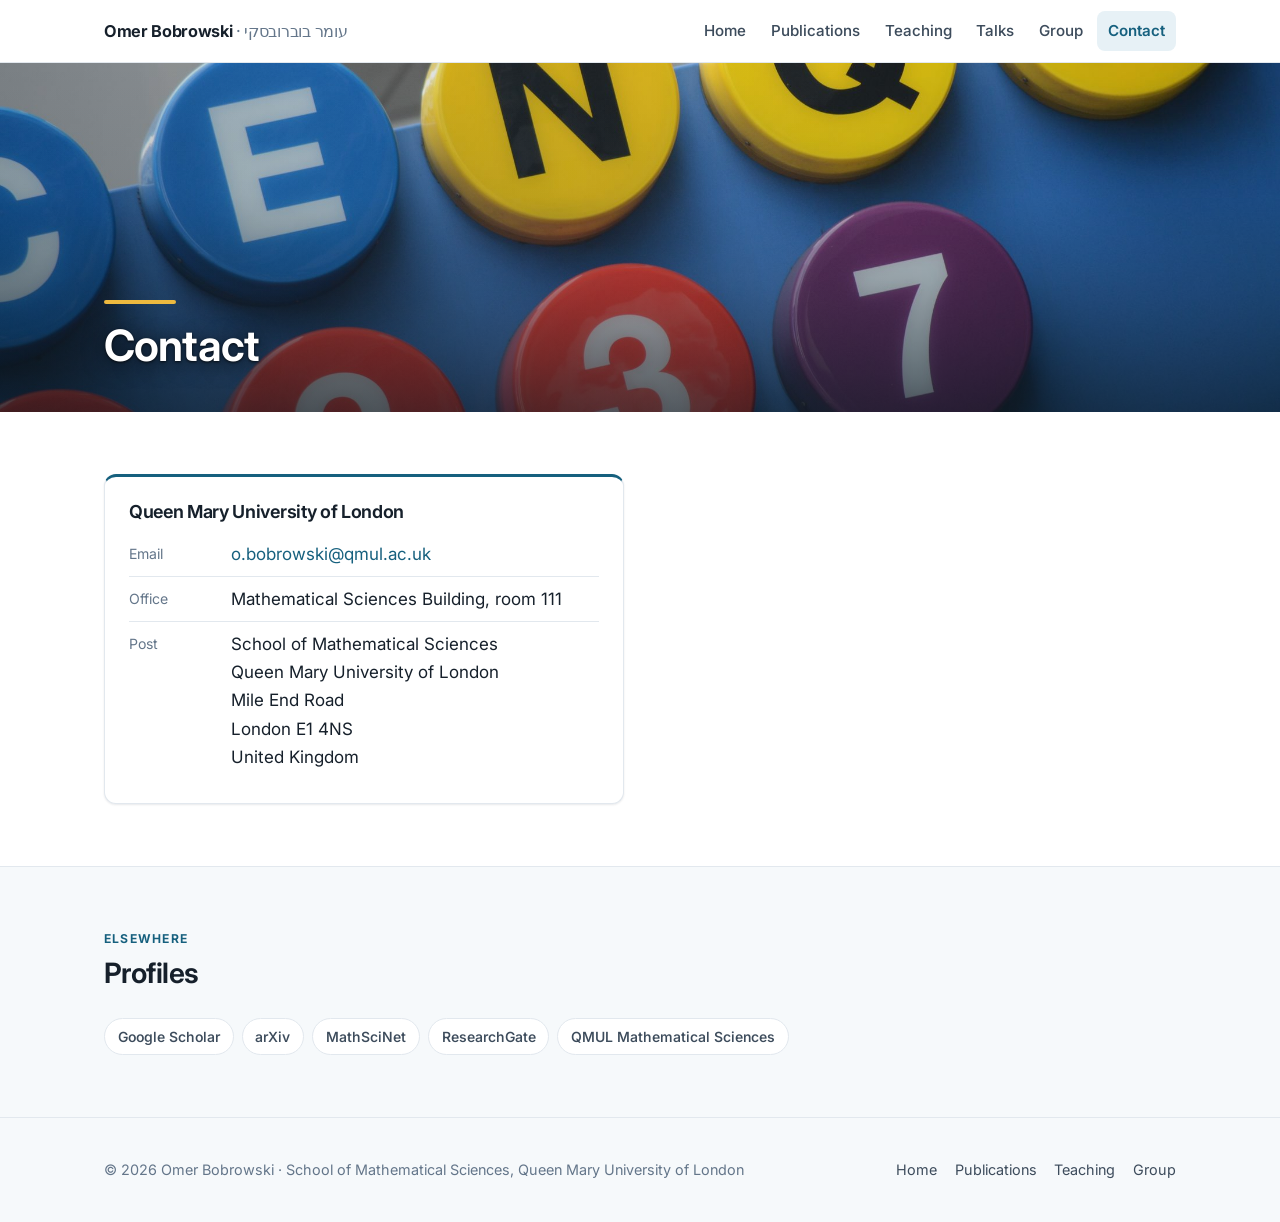
==== contact.html @ 308177de "Personal website" ====
<!DOCTYPE html>
<html lang="en">
<head>
<meta charset="utf-8">
<meta name="viewport" content="width=device-width, initial-scale=1">
<title>Contact · Omer Bobrowski</title>
<meta name="description" content="Contact details for Omer Bobrowski at the School of Mathematical Sciences, Queen Mary University of London.">
<link rel="icon" href="images/favicon.svg" type="image/svg+xml">
<link rel="preconnect" href="https://fonts.googleapis.com">
<link rel="preconnect" href="https://fonts.gstatic.com" crossorigin>
<link href="https://fonts.googleapis.com/css2?family=Inter:wght@400;450;500;550;600;650;700&display=swap" rel="stylesheet">
<link rel="stylesheet" href="css/style.css">
</head>
<body>
<a class="skip-link" href="#main">Skip to content</a>

<header class="site-header">
  <div class="wrap">
    <a class="brand" href="index.html">Omer Bobrowski <span>· <bdi>עומר בוברובסקי</bdi></span></a>
    <button class="nav-toggle" aria-expanded="false" aria-controls="nav" aria-label="Menu">☰</button>
    <nav class="nav" id="nav">
      <a href="index.html">Home</a>
      <a href="publications.html">Publications</a>
      <a href="teaching.html">Teaching</a>
      <a href="talks.html">Talks</a>
      <a href="group.html">Group</a>
      <a href="contact.html" aria-current="page">Contact</a>
    </nav>
  </div>
</header>

<div class="banner-base pagebanner" style="background-image:url('images/banner-contact.jpg')">
  <div class="wrap">
    <div class="banner-rule"></div>
    <h1>Contact</h1>
  </div>
</div>

<main id="main">
  <section>
    <div class="wrap">
      <div class="contact-grid">
        <article class="card card-accent">
          <h3>Queen Mary University of London</h3>
          <dl class="dl">
            <div><dt>Email</dt><dd><a href="mailto:o.bobrowski@qmul.ac.uk">o.bobrowski@qmul.ac.uk</a></dd></div>
            <div><dt>Office</dt><dd>Mathematical Sciences Building, room 111</dd></div>
            <div><dt>Post</dt><dd>School of Mathematical Sciences<br>Queen Mary University of London<br>Mile End Road<br>London E1 4NS<br>United Kingdom</dd></div>
          </dl>
        </article>

      </div>
    </div>
  </section>

  <section class="tint">
    <div class="wrap">
      <div class="section-head">
        <span class="eyebrow">Elsewhere</span>
        <h2>Profiles</h2>
      </div>
      <ul class="chips">
        <li><a class="chip" href="https://scholar.google.com/citations?user=RbVVVnQAAAAJ&amp;hl=en">Google Scholar</a></li>
        <li><a class="chip" href="https://arxiv.org/a/bobrowski_o_1">arXiv</a></li>
        <li><a class="chip" href="https://mathscinet.ams.org/mathscinet/MRAuthorID/869190">MathSciNet</a></li>
        <li><a class="chip" href="https://www.researchgate.net/profile/Omer_Bobrowski">ResearchGate</a></li>
        <li><a class="chip" href="https://www.qmul.ac.uk/maths/">QMUL Mathematical Sciences</a></li>
      </ul>
    </div>
  </section>
</main>

<footer class="site-footer">
  <div class="wrap">
    <div>© <span id="year">2026</span> Omer Bobrowski · School of Mathematical Sciences, Queen Mary University of London</div>
    <nav class="footer-links">
      <a href="index.html">Home</a>
      <a href="publications.html">Publications</a>
      <a href="teaching.html">Teaching</a>
      <a href="group.html">Group</a>
    </nav>
  </div>
</footer>

<script src="js/main.js"></script>
<script>document.getElementById('year').textContent = new Date().getFullYear();</script>
</body>
</html>
---- css/style.css ----
/* ==========================================================================
   Omer Bobrowski — personal site
   A small, dependency-free stylesheet. Edit the tokens in :root to restyle.
   ========================================================================== */

:root {
  /* colour */
  --bg:            #ffffff;
  --surface:       #f6f9fb;
  --surface-2:     #eef3f7;
  --ink:           #16202b;
  --ink-soft:      #3d4c5c;
  --muted:         #64768a;
  --line:          #e2e8ee;
  --accent:        #16607e;
  --accent-hover:  #0f4a63;
  --accent-soft:   #e7f1f6;
  --gold:          #a8762a;
  --gold-bright:   #edb93f;   /* the rule over banner photographs */
  --shadow-sm:     0 1px 2px rgba(16, 32, 43, .06), 0 1px 3px rgba(16, 32, 43, .04);
  --shadow-md:     0 2px 4px rgba(16, 32, 43, .05), 0 8px 24px rgba(16, 32, 43, .07);

  /* type */
  --font: "Inter", -apple-system, BlinkMacSystemFont, "Segoe UI", Roboto,
          "Helvetica Neue", Arial, sans-serif;
  --font-mono: ui-monospace, SFMono-Regular, "SF Mono", Menlo, Consolas, monospace;

  /* layout */
  --max:     1120px;
  --max-txt: 760px;
  --radius:  12px;
  --radius-sm: 8px;

  color-scheme: light;
}

/* This site is light-only by design: no dark-mode palette, and the page never
   follows the visitor's system theme. Every colour comes from the tokens above. */

/* --------------------------------------------------------------- reset ---- */

*, *::before, *::after { box-sizing: border-box; }

html { -webkit-text-size-adjust: 100%; scroll-behavior: smooth; }

body {
  margin: 0;
  font-family: var(--font);
  font-size: 17px;
  line-height: 1.65;
  color: var(--ink);
  background: var(--bg);
  -webkit-font-smoothing: antialiased;
  text-rendering: optimizeLegibility;
}

img { max-width: 100%; display: block; }

a { color: var(--accent); text-decoration: none; }
a:hover { color: var(--accent-hover); text-decoration: underline; }

h1, h2, h3, h4 {
  line-height: 1.2;
  letter-spacing: -0.018em;
  margin: 0 0 .5em;
  font-weight: 650;
  color: var(--ink);
}
h1 { font-size: clamp(2rem, 1.4rem + 2.4vw, 3rem); }
h2 { font-size: clamp(1.4rem, 1.2rem + .8vw, 1.75rem); }
h3 { font-size: 1.12rem; font-weight: 640; }
p  { margin: 0 0 1.1em; }

ul { padding-left: 1.15em; }

:focus-visible {
  outline: 2.5px solid var(--accent);
  outline-offset: 3px;
  border-radius: 3px;
}

.skip-link {
  position: absolute; left: -999px; top: 0; z-index: 200;
  background: var(--accent); color: #fff; padding: .6rem 1rem;
  border-radius: 0 0 var(--radius-sm) 0;
}
.skip-link:focus { left: 0; }

/* -------------------------------------------------------------- layout ---- */

.wrap { max-width: var(--max); margin-inline: auto; padding-inline: 24px; }
/* Keeps prose to a comfortable measure while staying flush with the grid. */
.wrap-narrow > * { max-width: var(--max-txt); }

section { padding-block: clamp(2.5rem, 1.5rem + 3vw, 4.25rem); }
section + section { border-top: 1px solid var(--line); }
section.tint { background: var(--surface); }

.section-head { margin-bottom: 1.75rem; }
.section-head p { color: var(--muted); margin: 0; max-width: 62ch; }
.eyebrow {
  display: block;
  font-size: .76rem; font-weight: 680; letter-spacing: .1em;
  text-transform: uppercase; color: var(--accent);
  margin-bottom: .45rem;
}

.lead { font-size: 1.1rem; color: var(--ink-soft); }
.muted { color: var(--muted); }
.small { font-size: .9rem; }

/* -------------------------------------------------------------- header ---- */

.site-header {
  position: sticky; top: env(safe-area-inset-top, 0px); z-index: 100;
  background: color-mix(in srgb, var(--bg) 88%, transparent);
  backdrop-filter: saturate(180%) blur(12px);
  -webkit-backdrop-filter: saturate(180%) blur(12px);
  border-bottom: 1px solid var(--line);
}
.site-header .wrap {
  display: flex; align-items: center; justify-content: space-between;
  gap: 1rem; min-height: 62px;
}
.brand {
  font-weight: 680; font-size: 1.02rem; letter-spacing: -0.02em;
  color: var(--ink); white-space: nowrap;
}
.brand:hover { color: var(--accent); text-decoration: none; }
.brand span { color: var(--muted); font-weight: 450; }
.brand bdi { font-family: "Segoe UI", "Arial Hebrew", Arial, sans-serif; }
.brand { min-width: 0; overflow: hidden; text-overflow: ellipsis; }

.nav { display: flex; gap: .15rem; align-items: center; }
.nav a {
  color: var(--ink-soft);
  font-size: .945rem; font-weight: 520;
  padding: .45rem .7rem; border-radius: var(--radius-sm);
  white-space: nowrap;
}
.nav a:hover { background: var(--surface-2); color: var(--ink); text-decoration: none; }
.nav a[aria-current="page"] { color: var(--accent); background: var(--accent-soft); font-weight: 600; }

.nav-toggle {
  display: none;
  background: none; border: 1px solid var(--line); color: var(--ink);
  border-radius: var(--radius-sm); padding: .4rem .6rem;
  font-size: 1rem; cursor: pointer; line-height: 1;
}

@media (max-width: 800px) {
  /* The subtitle is the first thing to go when the header gets tight. */
  .brand span { display: none; }
  .nav-toggle { display: block; }
  .nav {
    display: none;
    position: absolute; left: 0; right: 0; top: 100%;
    flex-direction: column; align-items: stretch; gap: 0;
    background: var(--bg);
    border-bottom: 1px solid var(--line);
    padding: .5rem 24px 1rem;
    box-shadow: var(--shadow-md);
  }
  .nav.open { display: flex; }
  .nav a { padding: .7rem .6rem; }
}

/* ------------------------------------------------- banners and the hero ----
   Every page opens on a photograph, set inline on the banner element so that
   swapping a photo is a one-line change in that page's HTML:

     <div class="banner-base pagebanner"
          style="background-image:url('images/banner-group.jpg')">

   The path is written inline rather than through a CSS custom property on
   purpose: a url() inside a custom property resolves relative to the
   stylesheet (css/), not the page, which silently breaks the image.

   A scrim sits over the photograph so white type stays legible no matter how
   busy the picture is, and a gold rule carries across from the old site.
   -------------------------------------------------------------------------- */

.banner-base {
  position: relative;
  background-color: #16242f;
  background-size: cover;
  background-position: center;
  background-repeat: no-repeat;
  color: #fff;
}
.banner-base > .wrap { position: relative; z-index: 1; }

/* --- inner pages ---------------------------------------------------------- */

.pagebanner {
  display: flex; flex-direction: column; justify-content: flex-end;
  min-height: clamp(210px, 9rem + 16vw, 380px);
}
.pagebanner > .wrap { width: 100%; }
.pagebanner::after {
  content: ""; position: absolute; inset: 0;
  /* Deliberately light: the photograph is the point. The scrim only builds
     in the bottom band where the type sits, and the type carries its own
     shadow so it stays readable without drowning the picture. */
  background:
    linear-gradient(to bottom,
              rgba(10, 22, 30, 0) 0%,
              rgba(10, 22, 30, .06) 38%,
              rgba(10, 22, 30, .30) 68%,
              rgba(10, 22, 30, .62) 100%),
    linear-gradient(to right,
              rgba(10, 22, 30, .22) 0%,
              rgba(10, 22, 30, .10) 40%,
              rgba(10, 22, 30, 0) 70%);
}
.pagebanner .wrap { padding-block: clamp(1.5rem, 1rem + 2vw, 2.5rem); }
.pagebanner h1, .pagebanner .banner-title {
  color: #fff; margin: 0;
  font-weight: 650; line-height: 1.2;
  font-size: clamp(1.9rem, 1.5rem + 1.8vw, 2.7rem);
  letter-spacing: -0.02em;
  text-shadow: 0 1px 3px rgba(0, 0, 0, .75), 0 3px 22px rgba(0, 0, 0, .7);
}
.pagebanner p {
  margin: .6rem 0 0; max-width: 60ch;
  color: rgba(255, 255, 255, .95); font-size: .98rem;
  text-shadow: 0 1px 3px rgba(0, 0, 0, .85), 0 2px 14px rgba(0, 0, 0, .8);
}
.banner-rule {
  width: 72px; height: 4px; border-radius: 2px;
  background: var(--gold-bright);
  margin-bottom: 1rem;
}

/* --- home: the banner behaves exactly like every other page's, and the
       introduction sits below it on white, the way the previous site did -- */

.intro-section { padding-block: clamp(2.25rem, 1.5rem + 3vw, 3.5rem); }
.intro {
  display: grid; grid-template-columns: auto minmax(0, 1fr);
  gap: clamp(1.5rem, 1rem + 3vw, 3rem); align-items: start;
}
.intro h1 { margin-bottom: .25rem; }
.intro-title {
  color: var(--accent); font-weight: 620;
  font-size: clamp(1.05rem, 1rem + .35vw, 1.2rem);
  margin-bottom: 1rem;
}
.intro p { color: var(--ink-soft); max-width: 62ch; }
/* On white the rule takes the page's accent rather than the banner gold: the
   gold belongs over photographs, and beside teal links it read as a stray. */
.intro .banner-rule { background: var(--accent); margin-bottom: 1.15rem; }
.intro .chips { margin-top: 1.25rem; }

.portrait {
  width: clamp(128px, 14vw, 190px); aspect-ratio: 1;
  border-radius: 50%; object-fit: cover;
  border: 4px solid var(--bg);
  box-shadow: 0 0 0 1px var(--line), 0 10px 30px rgba(16, 32, 43, .13);
}

@media (max-width: 640px) {
  .intro { grid-template-columns: 1fr; }
  .portrait { width: 124px; }
}

/* --------------------------------------------------------------- chips ---- */

.chips { display: flex; flex-wrap: wrap; gap: .5rem; padding: 0; margin: 0; list-style: none; }
.chip {
  display: inline-flex; align-items: center; gap: .4rem;
  font-size: .875rem; font-weight: 550;
  padding: .36rem .8rem; border-radius: 999px;
  border: 1px solid var(--line); background: var(--bg); color: var(--ink-soft);
  transition: border-color .15s, color .15s, background .15s;
}
a.chip:hover { border-color: var(--accent); color: var(--accent); background: var(--accent-soft); text-decoration: none; }

.hero .chip {
  border-color: rgba(255, 255, 255, .42); background: rgba(9, 21, 29, .42);
  color: #eaf3f8; backdrop-filter: blur(6px);
}
.hero a.chip:hover { background: rgba(255, 255, 255, .17); border-color: rgba(255, 255, 255, .55); color: #fff; }

/* --------------------------------------------------------------- cards ---- */

.grid { display: grid; gap: 1.25rem; }
.grid-3 { grid-template-columns: repeat(auto-fit, minmax(258px, 1fr)); }
.grid-2 { grid-template-columns: repeat(auto-fit, minmax(300px, 1fr)); }

.card {
  background: var(--bg);
  border: 1px solid var(--line);
  border-radius: var(--radius);
  padding: 1.5rem;
  box-shadow: var(--shadow-sm);
}
section.tint .card { background: var(--bg); }
.card h3 { margin-bottom: .6rem; }
.card p:last-child, .card ul:last-child { margin-bottom: 0; }
.card ul { margin: 0; color: var(--ink-soft); }
.card li { margin-bottom: .35rem; }

.card-accent { border-top: 3px solid var(--accent); }

.card-num {
  display: inline-flex; align-items: center; justify-content: center;
  width: 2rem; height: 2rem; border-radius: var(--radius-sm);
  background: var(--accent-soft); color: var(--accent);
  font-weight: 680; font-size: .9rem; font-variant-numeric: tabular-nums;
  margin-bottom: .85rem;
}

/* -------------------------------------------------------- publications ---- */

.filters {
  display: flex; flex-wrap: wrap; gap: .75rem; align-items: center;
  padding: 1rem 1.15rem; margin-bottom: 1.75rem;
  background: var(--surface); border: 1px solid var(--line);
  border-radius: var(--radius);
  position: sticky; top: calc(62px + env(safe-area-inset-top, 0px)); z-index: 20;
  backdrop-filter: blur(8px);
}
.filters input[type="search"], .filters select {
  font: inherit; font-size: .94rem;
  padding: .5rem .75rem;
  border: 1px solid var(--line); border-radius: var(--radius-sm);
  background: var(--bg); color: var(--ink);
  min-width: 0;
}
.filters input[type="search"] { flex: 1 1 240px; }
.filters select { flex: 0 0 auto; }
.filters input::placeholder { color: var(--muted); }
#pub-count { color: var(--muted); font-size: .9rem; margin-left: auto; white-space: nowrap; }

.pub-group { margin-bottom: 2.5rem; }
.pub-group > h2 {
  font-size: .82rem; font-weight: 700; letter-spacing: .1em;
  text-transform: uppercase; color: var(--muted);
  padding-bottom: .6rem; border-bottom: 1px solid var(--line);
  margin-bottom: .5rem;
}

.pub {
  display: grid; grid-template-columns: 2.6rem minmax(0, 1fr);
  gap: .25rem 1rem;
  padding: 1.15rem .75rem 1.15rem .5rem;
  border-bottom: 1px solid var(--line);
  border-radius: var(--radius-sm);
  transition: background .15s;
}
.pub:hover { background: var(--surface); }
.pub-id {
  font-variant-numeric: tabular-nums;
  font-size: .85rem; font-weight: 640; color: var(--muted);
  padding-top: .2rem;
}
.pub-title { font-weight: 620; font-size: 1.02rem; line-height: 1.4; margin-bottom: .2rem; color: var(--ink); }
.pub-authors { color: var(--ink-soft); font-size: .95rem; margin-bottom: .1rem; }
.pub-authors .me { font-weight: 660; color: var(--ink); }
.pub-venue { color: var(--muted); font-size: .93rem; font-style: italic; }
.pub-venue .year { font-style: normal; font-variant-numeric: tabular-nums; }
.pub-links { display: flex; flex-wrap: wrap; gap: .4rem; margin-top: .6rem; }
.pub-links a {
  font-size: .8rem; font-weight: 600;
  padding: .2rem .6rem; border-radius: 999px;
  border: 1px solid var(--line); color: var(--ink-soft); background: var(--bg);
}
.pub-links a:hover { border-color: var(--accent); color: var(--accent); background: var(--accent-soft); text-decoration: none; }
.pub[hidden] { display: none; }

@media (max-width: 560px) {
  .pub { grid-template-columns: 1fr; gap: 0; }
  .pub-id { padding-top: 0; margin-bottom: .2rem; }
}

/* ------------------------------------------------------------ teaching ---- */

.term { margin-bottom: 2.25rem; }
.term > h2 {
  font-size: .82rem; font-weight: 700; letter-spacing: .1em;
  text-transform: uppercase; color: var(--muted);
  padding-bottom: .6rem; border-bottom: 1px solid var(--line); margin-bottom: .25rem;
}
.course {
  display: flex; flex-wrap: wrap; align-items: baseline; gap: .3rem .85rem;
  padding: .95rem .5rem; border-bottom: 1px solid var(--line);
}
.course:hover { background: var(--surface); border-radius: var(--radius-sm); }
.course-code {
  font-family: var(--font-mono); font-size: .84rem;
  color: var(--muted); flex: 0 0 auto;
  background: var(--surface-2); padding: .12rem .5rem; border-radius: 4px;
}
.course-name { font-weight: 600; flex: 1 1 260px; }
.course-where { color: var(--muted); font-size: .9rem; }

/* --------------------------------------------------------------- group ---- */

.people { display: grid; gap: .9rem; grid-template-columns: repeat(auto-fill, minmax(268px, 1fr)); }
.person {
  display: flex; align-items: baseline; gap: .7rem;
  padding: .85rem 1rem;
  border: 1px solid var(--line); border-radius: var(--radius-sm);
  background: var(--bg);
}
.person .dot {
  flex: 0 0 auto; width: 7px; height: 7px; border-radius: 50%;
  background: var(--accent); transform: translateY(-2px);
}
.person.past .dot { background: var(--muted); opacity: .55; }
.person b { font-weight: 620; }
/* A linked name stays in body ink and picks up the accent on hover, so the
   list reads as a list of people rather than a wall of links. */
.person a {
  color: var(--ink); text-decoration: underline;
  text-decoration-color: var(--line); text-underline-offset: 3px;
  text-decoration-thickness: 1.5px;
}
.person a:hover { color: var(--accent); text-decoration-color: currentColor; }
.person .where { display: block; color: var(--muted); font-size: .875rem; font-weight: 450; }

/* --------------------------------------------------------------- talks ---- */

.talk {
  display: grid; grid-template-columns: 8.5rem minmax(0, 1fr); gap: .2rem 1.25rem;
  padding: 1.15rem .5rem; border-bottom: 1px solid var(--line);
}
.talk:hover { background: var(--surface); border-radius: var(--radius-sm); }
.talk-date { color: var(--muted); font-size: .9rem; font-variant-numeric: tabular-nums; padding-top: .15rem; }
.talk-title { font-weight: 620; margin-bottom: .15rem; }
.talk-event { color: var(--muted); font-size: .93rem; }
@media (max-width: 560px) { .talk { grid-template-columns: 1fr; } }

/* ------------------------------------------------------------- contact ---- */

/* Columns are capped rather than fluid, so a single card stays a sensible
   width instead of stretching the address across the whole page. */
.contact-grid {
  display: grid; gap: 1.25rem; justify-content: start;
  grid-template-columns: repeat(auto-fit, minmax(300px, 520px));
}
.dl { margin: 0; }
.dl div { display: flex; gap: .85rem; padding: .5rem 0; border-bottom: 1px solid var(--line); }
.dl div:last-child { border-bottom: 0; }
.dl dt { flex: 0 0 5.5rem; color: var(--muted); font-size: .88rem; padding-top: .1rem; }
.dl dd { margin: 0; flex: 1 1 auto; }

/* -------------------------------------------------------------- footer ---- */

.site-footer {
  border-top: 1px solid var(--line);
  background: var(--surface);
  padding-block: 2.5rem;
  color: var(--muted); font-size: .9rem;
}
.site-footer .wrap { display: flex; flex-wrap: wrap; gap: 1rem 2rem; justify-content: space-between; align-items: center; }
.site-footer a { color: var(--ink-soft); }
.footer-links { display: flex; flex-wrap: wrap; gap: 1.1rem; }

/* ------------------------------------------------------------- utility ---- */

.stack > * + * { margin-top: 1rem; }
.mt-0 { margin-top: 0; }
.mb-0 { margin-bottom: 0; }
.center { text-align: center; }

@media print {
  .site-header, .site-footer, .filters, .pagebanner::after { display: none; }
  body { font-size: 11pt; color: #000; background: #fff; }
  .pub { break-inside: avoid; }
}
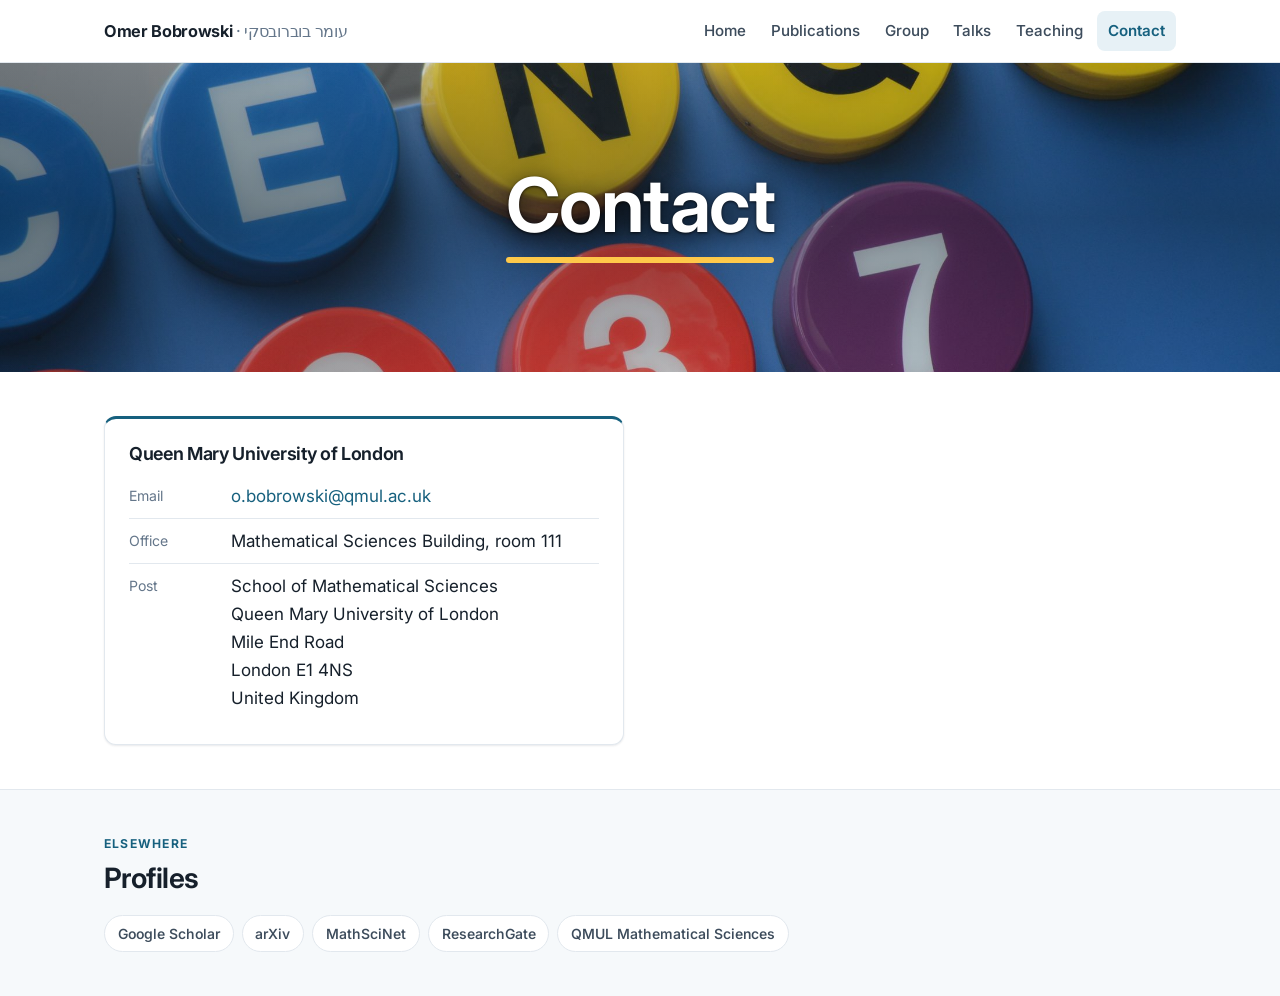
==== commit 1ca4e518: "Update links, grants, logos, banner and navigation - Fix the arXiv author link (the identifier page " ====
--- a/contact.html
+++ b/contact.html
@@ -21,9 +21,9 @@
     <nav class="nav" id="nav">
       <a href="index.html">Home</a>
       <a href="publications.html">Publications</a>
+      <a href="group.html">Group</a>
+      <a href="talks.html">Talks</a>
       <a href="teaching.html">Teaching</a>
-      <a href="talks.html">Talks</a>
-      <a href="group.html">Group</a>
       <a href="contact.html" aria-current="page">Contact</a>
     </nav>
   </div>
@@ -31,7 +31,6 @@
 
 <div class="banner-base pagebanner" style="background-image:url('images/banner-contact.jpg')">
   <div class="wrap">
-    <div class="banner-rule"></div>
     <h1>Contact</h1>
   </div>
 </div>
@@ -61,7 +60,7 @@
       </div>
       <ul class="chips">
         <li><a class="chip" href="https://scholar.google.com/citations?user=RbVVVnQAAAAJ&amp;hl=en">Google Scholar</a></li>
-        <li><a class="chip" href="https://arxiv.org/a/bobrowski_o_1">arXiv</a></li>
+        <li><a class="chip" href="https://arxiv.org/search/?searchtype=author&amp;query=Bobrowski%2C+O">arXiv</a></li>
         <li><a class="chip" href="https://mathscinet.ams.org/mathscinet/MRAuthorID/869190">MathSciNet</a></li>
         <li><a class="chip" href="https://www.researchgate.net/profile/Omer_Bobrowski">ResearchGate</a></li>
         <li><a class="chip" href="https://www.qmul.ac.uk/maths/">QMUL Mathematical Sciences</a></li>
@@ -70,19 +69,7 @@
   </section>
 </main>
 
-<footer class="site-footer">
-  <div class="wrap">
-    <div>© <span id="year">2026</span> Omer Bobrowski · School of Mathematical Sciences, Queen Mary University of London</div>
-    <nav class="footer-links">
-      <a href="index.html">Home</a>
-      <a href="publications.html">Publications</a>
-      <a href="teaching.html">Teaching</a>
-      <a href="group.html">Group</a>
-    </nav>
-  </div>
-</footer>
 
 <script src="js/main.js"></script>
-<script>document.getElementById('year').textContent = new Date().getFullYear();</script>
 </body>
 </html>
--- a/css/style.css
+++ b/css/style.css
@@ -16,7 +16,7 @@
   --accent-hover:  #0f4a63;
   --accent-soft:   #e7f1f6;
   --gold:          #a8762a;
-  --gold-bright:   #edb93f;   /* the rule over banner photographs */
+  --gold-bright:   #ffc94a;   /* the rule over banner photographs */
   --shadow-sm:     0 1px 2px rgba(16, 32, 43, .06), 0 1px 3px rgba(16, 32, 43, .04);
   --shadow-md:     0 2px 4px rgba(16, 32, 43, .05), 0 8px 24px rgba(16, 32, 43, .07);
 
@@ -92,11 +92,11 @@
 /* Keeps prose to a comfortable measure while staying flush with the grid. */
 .wrap-narrow > * { max-width: var(--max-txt); }
 
-section { padding-block: clamp(2.5rem, 1.5rem + 3vw, 4.25rem); }
+section { padding-block: clamp(1.75rem, 1.15rem + 2vw, 2.75rem); }
 section + section { border-top: 1px solid var(--line); }
 section.tint { background: var(--surface); }
 
-.section-head { margin-bottom: 1.75rem; }
+.section-head { margin-bottom: 1.25rem; }
 .section-head p { color: var(--muted); margin: 0; max-width: 62ch; }
 .eyebrow {
   display: block;
@@ -193,10 +193,27 @@
 /* --- inner pages ---------------------------------------------------------- */
 
 .pagebanner {
-  display: flex; flex-direction: column; justify-content: flex-end;
-  min-height: clamp(210px, 9rem + 16vw, 380px);
+  display: flex; flex-direction: column; justify-content: center;
+  min-height: clamp(200px, 8.65rem + 13.3vw, 332px);
 }
 .pagebanner > .wrap { width: 100%; }
+
+/* With scripting on, the banner is pinned under the header and shrinks as
+   the page scrolls (see js/main.js). Without it, everything below is inert
+   and the banner behaves exactly as it always has. */
+.has-shrink-banner .pagebanner {
+  position: fixed; left: 0; right: 0; top: 0; z-index: 40;
+  min-height: 0;
+}
+.has-shrink-banner .pagebanner > .wrap { overflow: hidden; }
+/* A white veil over the photograph, lit up as the banner collapses. It sits
+   above the picture and its scrim but below the title, so only the image
+   brightens. */
+.has-shrink-banner .pagebanner::before {
+  content: ""; position: absolute; inset: 0; z-index: 1;
+  background: #fff; opacity: var(--veil, 0); pointer-events: none;
+}
+.has-shrink-banner .pagebanner > .wrap { position: relative; z-index: 2; }
 .pagebanner::after {
   content: ""; position: absolute; inset: 0;
   /* Deliberately light: the photograph is the point. The scrim only builds
@@ -204,38 +221,40 @@
      shadow so it stays readable without drowning the picture. */
   background:
     linear-gradient(to bottom,
-              rgba(10, 22, 30, 0) 0%,
-              rgba(10, 22, 30, .06) 38%,
-              rgba(10, 22, 30, .30) 68%,
-              rgba(10, 22, 30, .62) 100%),
+              rgba(10, 22, 30, .10) 0%,
+              rgba(10, 22, 30, .34) 50%,
+              rgba(10, 22, 30, .10) 100%),
     linear-gradient(to right,
               rgba(10, 22, 30, .22) 0%,
               rgba(10, 22, 30, .10) 40%,
               rgba(10, 22, 30, 0) 70%);
 }
-.pagebanner .wrap { padding-block: clamp(1.5rem, 1rem + 2vw, 2.5rem); }
+.pagebanner .wrap { padding-block: clamp(1rem, .75rem + 1.2vw, 1.6rem); text-align: center; }
+/* The gold rule is drawn by the title itself, so it is exactly as wide as
+   the text above it. */
 .pagebanner h1, .pagebanner .banner-title {
-  color: #fff; margin: 0;
-  font-weight: 650; line-height: 1.2;
-  font-size: clamp(1.9rem, 1.5rem + 1.8vw, 2.7rem);
+  color: #fff; margin: 0; display: inline-block;
+  font-weight: 650; line-height: 1.15;
+  font-size: clamp(3rem, 2.2rem + 3.4vw, 4.7rem);
   letter-spacing: -0.02em;
   text-shadow: 0 1px 3px rgba(0, 0, 0, .75), 0 3px 22px rgba(0, 0, 0, .7);
 }
-.pagebanner p {
-  margin: .6rem 0 0; max-width: 60ch;
-  color: rgba(255, 255, 255, .95); font-size: .98rem;
-  text-shadow: 0 1px 3px rgba(0, 0, 0, .85), 0 2px 14px rgba(0, 0, 0, .8);
+.pagebanner h1::after, .pagebanner .banner-title::after {
+  content: ""; display: block;
+  height: 6px; border-radius: 3px; margin-top: .55rem;
+  background: var(--gold-bright);
 }
 .banner-rule {
-  width: 72px; height: 4px; border-radius: 2px;
+  width: 72px; height: 4px; border-radius: 3px;
   background: var(--gold-bright);
   margin-bottom: 1rem;
 }
 
+
 /* --- home: the banner behaves exactly like every other page's, and the
        introduction sits below it on white, the way the previous site did -- */
 
-.intro-section { padding-block: clamp(2.25rem, 1.5rem + 3vw, 3.5rem); }
+.intro-section { padding-block: clamp(1.75rem, 1.25rem + 2vw, 2.75rem); }
 .intro {
   display: grid; grid-template-columns: auto minmax(0, 1fr);
   gap: clamp(1.5rem, 1rem + 3vw, 3rem); align-items: start;
@@ -296,6 +315,27 @@
   box-shadow: var(--shadow-sm);
 }
 section.tint .card { background: var(--bg); }
+
+/* Funder marks on the grant cards: heights are set per logo shape so the
+   square EPSRC lockup and the wide Leverhulme wordmark read at the same
+   visual weight. */
+.grant-logo { display: block; height: 64px; width: auto; margin-bottom: 1rem; }
+.grant-logo-wide { height: 46px; margin-top: .5rem; }
+
+/* Awarding institution on an education card. */
+.edu-logo { display: block; height: 40px; width: auto; margin-bottom: .85rem; }
+
+/* The mark that opens each area-of-interest card, in place of a number. */
+.card-icon { display: block; width: 52px; height: 52px; margin-bottom: .9rem; }
+
+/* The Queen Mary lockup sits beside the title line, dropping below it on
+   narrow screens rather than squeezing the text. */
+.name-row {
+  display: flex; align-items: center; gap: 2rem;
+  flex-wrap: wrap; margin-bottom: 1rem;
+}
+.name-row .intro-title { margin-bottom: 0; }
+.name-logo { height: 36px; width: auto; }
 .card h3 { margin-bottom: .6rem; }
 .card p:last-child, .card ul:last-child { margin-bottom: 0; }
 .card ul { margin: 0; color: var(--ink-soft); }
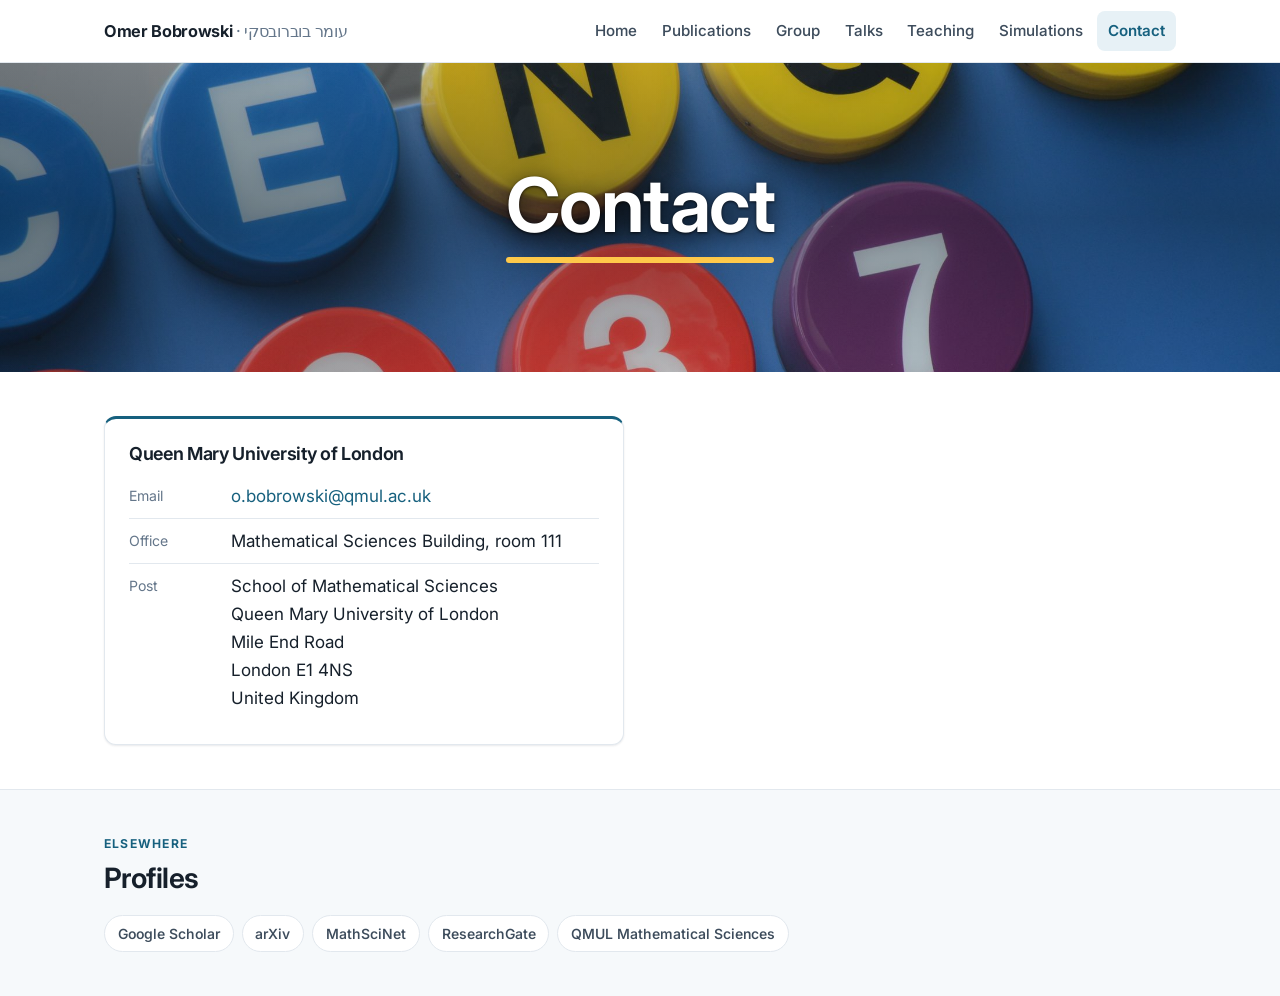
==== commit d781c7f4: "Add Simulations section with Persistence Explorer" ====
--- a/contact.html
+++ b/contact.html
@@ -24,6 +24,7 @@
       <a href="group.html">Group</a>
       <a href="talks.html">Talks</a>
       <a href="teaching.html">Teaching</a>
+      <a href="simulations.html">Simulations</a>
       <a href="contact.html" aria-current="page">Contact</a>
     </nav>
   </div>
@@ -59,11 +60,11 @@
         <h2>Profiles</h2>
       </div>
       <ul class="chips">
-        <li><a class="chip" href="https://scholar.google.com/citations?user=RbVVVnQAAAAJ&amp;hl=en">Google Scholar</a></li>
-        <li><a class="chip" href="https://arxiv.org/search/?searchtype=author&amp;query=Bobrowski%2C+O">arXiv</a></li>
-        <li><a class="chip" href="https://mathscinet.ams.org/mathscinet/MRAuthorID/869190">MathSciNet</a></li>
-        <li><a class="chip" href="https://www.researchgate.net/profile/Omer_Bobrowski">ResearchGate</a></li>
-        <li><a class="chip" href="https://www.qmul.ac.uk/maths/">QMUL Mathematical Sciences</a></li>
+        <li><a class="chip" href="https://scholar.google.com/citations?user=RbVVVnQAAAAJ&amp;hl=en" target="_blank" rel="noopener">Google Scholar</a></li>
+        <li><a class="chip" href="https://arxiv.org/search/?searchtype=author&amp;query=Bobrowski%2C+O" target="_blank" rel="noopener">arXiv</a></li>
+        <li><a class="chip" href="https://mathscinet.ams.org/mathscinet/MRAuthorID/869190" target="_blank" rel="noopener">MathSciNet</a></li>
+        <li><a class="chip" href="https://www.researchgate.net/profile/Omer_Bobrowski" target="_blank" rel="noopener">ResearchGate</a></li>
+        <li><a class="chip" href="https://www.qmul.ac.uk/maths/" target="_blank" rel="noopener">QMUL Mathematical Sciences</a></li>
       </ul>
     </div>
   </section>
--- a/css/style.css
+++ b/css/style.css
@@ -322,8 +322,20 @@
 .grant-logo { display: block; height: 64px; width: auto; margin-bottom: 1rem; }
 .grant-logo-wide { height: 46px; margin-top: .5rem; }
 
-/* Awarding institution on an education card. */
-.edu-logo { display: block; height: 40px; width: auto; margin-bottom: .85rem; }
+/* Education reads as a stack of full-width entries: degree and year, then
+   the department with the institution's mark out to the right, then the
+   advisors and the thesis. */
+.edu-list { display: grid; gap: 1rem; max-width: 720px; }
+.edu-list .card { position: relative; }
+.edu-place { margin: 0 0 .35rem; }
+.edu-line { margin: 0 0 .2rem; }
+/* The institution's mark sits in the card's top right corner, with the text
+   kept clear of it. */
+.edu-logo {
+  position: absolute; top: 1.5rem; right: 1.5rem;
+  height: 53px; width: auto; max-width: 30%; object-fit: contain;
+}
+.edu-list .card > :not(.edu-logo) { padding-right: 5.5rem; }
 
 /* The mark that opens each area-of-interest card, in place of a number. */
 .card-icon { display: block; width: 52px; height: 52px; margin-bottom: .9rem; }
@@ -472,6 +484,31 @@
 .talk-event { color: var(--muted); font-size: .93rem; }
 @media (max-width: 560px) { .talk { grid-template-columns: 1fr; } }
 
+/* ---------------------------------------------------------- employment ---- */
+
+/* One card per institution, with the posts held there listed inside it. Two
+   to a row, so a job title and its dates share a line comfortably. */
+.grid-emp { grid-template-columns: repeat(auto-fit, minmax(420px, 1fr)); }
+@media (max-width: 560px) { .grid-emp { grid-template-columns: 1fr; } }
+/* Institution and unit on the left, the mark on the right, the two sharing
+   the top of the card. */
+.emp-head {
+  display: flex; align-items: flex-start; justify-content: space-between;
+  gap: 1.25rem; margin-bottom: .9rem;
+}
+.emp-head h3 { margin-bottom: 0; }
+.emp-logo { flex: none; height: 38px; width: auto; max-width: 42%; object-fit: contain; }
+.role-unit { margin: .1rem 0 0; }
+.role {
+  display: flex; align-items: baseline; justify-content: space-between;
+  gap: 1rem; padding: .55rem 0; border-top: 1px solid var(--line);
+}
+.role-title { font-weight: 560; }
+.role-date {
+  color: var(--muted); font-size: .9rem; white-space: nowrap;
+  font-variant-numeric: tabular-nums;
+}
+
 /* ------------------------------------------------------------- contact ---- */
 
 /* Columns are capped rather than fluid, so a single card stays a sensible
@@ -510,3 +547,32 @@
   body { font-size: 11pt; color: #000; background: #fff; }
   .pub { break-inside: avoid; }
 }
+
+/* --------------------------------------------------- simulations ---------- */
+
+.sim-list { display: flex; flex-direction: column; gap: 1.25rem; }
+.sim {
+  display: grid; grid-template-columns: minmax(0, 1fr) auto;
+  gap: 1.5rem; align-items: center;
+  padding: 1.6rem;
+  border: 1px solid var(--line); border-top: 3px solid var(--accent);
+  border-radius: var(--radius); background: var(--bg);
+  box-shadow: var(--shadow-sm);
+}
+.sim h2 { font-size: 1.3rem; margin-bottom: .5rem; }
+.sim h2 a { color: var(--ink); }
+.sim h2 a:hover { color: var(--accent); text-decoration: none; }
+.sim p { color: var(--ink-soft); max-width: 66ch; margin-bottom: 1rem; }
+.sim .chips .chip { font-size: .8rem; padding: .25rem .65rem; cursor: default; }
+
+.sim-open {
+  display: inline-block; white-space: nowrap;
+  padding: .65rem 1.5rem; border-radius: 999px;
+  background: var(--accent); color: #fff; font-weight: 600;
+}
+.sim-open:hover { background: var(--accent-hover); color: #fff; text-decoration: none; }
+
+@media (max-width: 640px) {
+  .sim { grid-template-columns: 1fr; gap: 1.25rem; }
+  .sim-go { justify-self: start; }
+}
